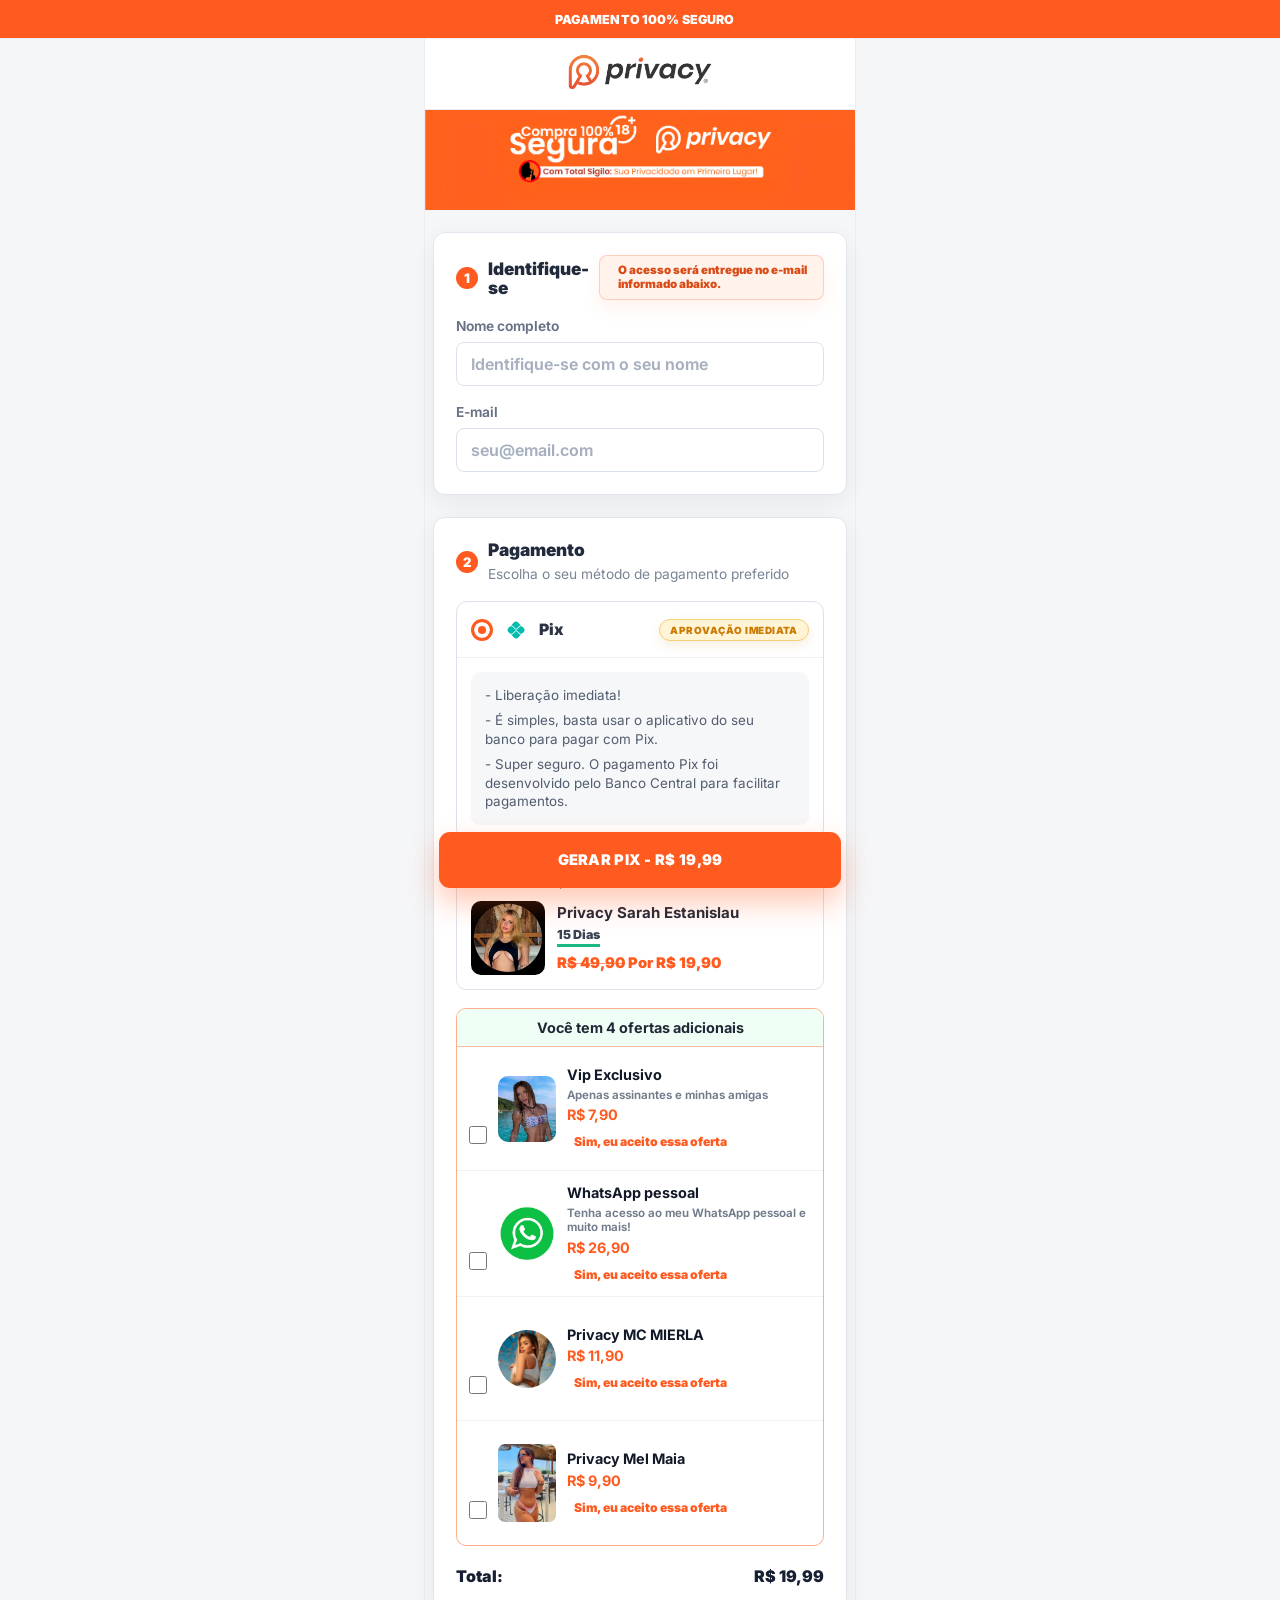
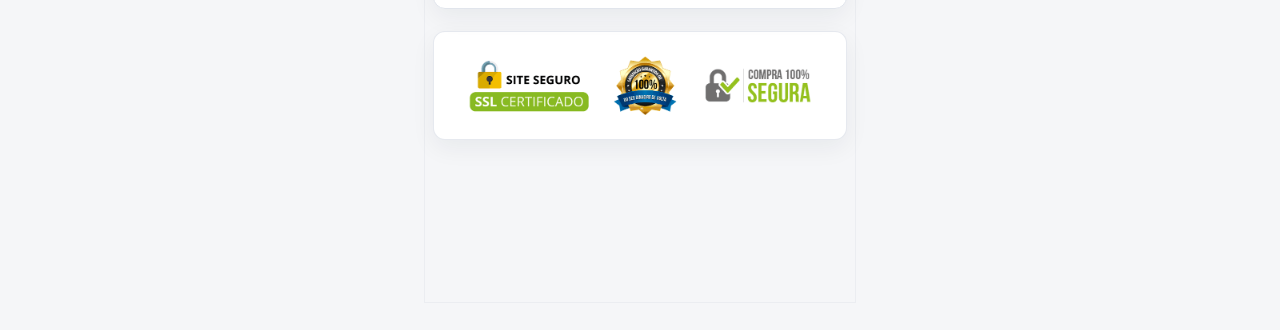
==== checkout.html @ ad9e676e "Atualiza perfil para Sarah Estanislau" ====
<!doctype html>
<html lang="pt-BR">
  <head>
    <meta charset="UTF-8" />
    <meta name="viewport" content="width=device-width, initial-scale=1.0, maximum-scale=1.0, user-scalable=no" />
    <title>Checkout Seguro - Privacy</title>
    <meta name="description" content="Checkout seguro via Pix para finalizar seu acesso Privacy." />
    <link rel="stylesheet" href="/virginia/css/all.min.css" />
    <link rel="stylesheet" href="/checkout.css" />
    <link rel="preconnect" href="https://fonts.googleapis.com" />
    <link rel="preconnect" href="https://fonts.gstatic.com" crossorigin />
    <link
      href="https://fonts.googleapis.com/css2?family=Inter:wght@400;500;600;700;800;900&display=swap"
      rel="stylesheet"
    />
    <script
      src="https://cdn.utmify.com.br/scripts/utms/latest.js"
      data-utmify-prevent-xcod-sck
      data-utmify-prevent-subids
      async
      defer
    ></script>
    <script>
      !(function (f, b, e, v, n, t, s) {
        if (f.fbq) return;
        n = f.fbq = function () {
          n.callMethod ? n.callMethod.apply(n, arguments) : n.queue.push(arguments);
        };
        if (!f._fbq) f._fbq = n;
        n.push = n;
        n.loaded = !0;
        n.version = "2.0";
        n.queue = [];
        t = b.createElement(e);
        t.async = !0;
        t.src = v;
        s = b.getElementsByTagName(e)[0];
        s.parentNode.insertBefore(t, s);
      })(window, document, "script", "https://connect.facebook.net/en_US/fbevents.js");
      window.__metaPixelIds = ["1002260965659482"].filter(
        (pixelId, index, pixelIds) => pixelId && pixelIds.indexOf(pixelId) === index
      );
      window.__metaPixelIds.forEach((pixelId) => fbq("init", pixelId));
      window.__metaPageViewEventId = `PageView.${Date.now()}.${Math.random().toString(16).slice(2)}`;
      fbq("track", "PageView", {}, { eventID: window.__metaPageViewEventId });
    </script>
    <noscript>
      <img
        height="1"
        width="1"
        style="display: none"
        src="https://www.facebook.com/tr?id=1002260965659482&ev=PageView&noscript=1"
        alt=""
      />
    </noscript>
  </head>
  <body>
    <header class="checkout-topbar">
      <i class="fas fa-shield-alt" aria-hidden="true"></i>
      <span>PAGAMENTO 100% SEGURO</span>
    </header>

    <main class="checkout-shell">
      <section class="checkout-logo-panel" aria-label="Privacy">
        <img src="/assets/privacy-logo-cropped.png" alt="Privacy" />
      </section>

      <section class="secure-banner" aria-label="Compra segura Privacy">
        <img src="/assets/checkout/privacy-secure-banner.png" alt="Compra 100% segura Privacy" />
      </section>

      <div class="checkout-grid">
        <div class="checkout-main">
          <form id="checkout-page-form">
            <section class="checkout-panel">
              <div class="section-title">
                <span>1</span>
                <h1>Identifique-se</h1>
                <div class="access-email-alert" role="note">
                  <i class="fas fa-envelope" aria-hidden="true"></i>
                  <strong>O acesso será entregue no e-mail informado abaixo.</strong>
                </div>
              </div>
              <label>
                Nome completo
                <input name="name" autocomplete="name" required placeholder="Identifique-se com o seu nome" />
              </label>
              <label>
                E-mail
                <input name="email" type="email" autocomplete="email" required placeholder="seu@email.com" />
              </label>
            </section>

            <section class="checkout-panel payment-panel">
              <div class="section-title">
                <span>2</span>
                <div>
                  <h2>Pagamento</h2>
                  <p>Escolha o seu método de pagamento preferido</p>
                </div>
              </div>

              <div class="pix-method" aria-label="Pagamento via Pix selecionado">
                <div class="pix-method-head">
                  <span class="radio-dot"></span>
                  <img class="pix-symbol" src="/assets/checkout/pix-symbol.png" alt="" />
                  <strong>Pix</strong>
                  <em>Aprovação imediata</em>
                </div>
                <div class="pix-copy">
                  <p>- Liberação imediata!</p>
                  <p>- É simples, basta usar o aplicativo do seu banco para pagar com Pix.</p>
                  <p>- Super seguro. O pagamento Pix foi desenvolvido pelo Banco Central para facilitar pagamentos.</p>
                </div>
              </div>

              <div class="product-box">
                <p>Você está adquirindo:</p>
                <div class="product-row">
                  <img src="/assets/profile/virginia-profile.jpeg" alt="" />
                  <div>
                    <strong id="checkout-plan-label">Privacy Sarah Estanislau</strong>
                    <small class="product-period" id="checkout-plan-period">15 Dias</small>
                    <span id="checkout-plan-price"><del>R$ 49,90</del> Por R$ 19,90</span>
                  </div>
                </div>
              </div>

              <section class="bump-box" aria-labelledby="bump-title">
                <h3 id="bump-title">Você tem 4 ofertas adicionais</h3>

                <label class="bump-item">
                  <input type="checkbox" name="addons" value="vip" data-price="7.90" />
                  <img src="/assets/checkout/vip-exclusivo.png" alt="" />
                  <span class="bump-content">
                    <strong>Vip Exclusivo</strong>
                    <small>Apenas assinantes e minhas amigas</small>
                    <b>R$ 7,90</b>
                    <em><i class="fas fa-arrow-right"></i> Sim, eu aceito essa oferta</em>
                  </span>
                </label>

                <label class="bump-item">
                  <input type="checkbox" name="addons" value="whatsapp" data-price="26.90" />
                  <img src="/assets/checkout/whatsapp.png" alt="" />
                  <span class="bump-content">
                    <strong>WhatsApp pessoal</strong>
                    <small>Tenha acesso ao meu WhatsApp pessoal e muito mais!</small>
                    <b>R$ 26,90</b>
                    <em><i class="fas fa-arrow-right"></i> Sim, eu aceito essa oferta</em>
                  </span>
                </label>

                <label class="bump-item">
                  <input type="checkbox" name="addons" value="ruivinha" data-price="11.90" />
                  <img src="/assets/checkout/privacy-mc-mierla.jpg" alt="" />
                  <span class="bump-content">
                    <strong>Privacy MC MIERLA</strong>
                    <b>R$ 11,90</b>
                    <em><i class="fas fa-arrow-right"></i> Sim, eu aceito essa oferta</em>
                  </span>
                </label>

                <label class="bump-item">
                  <input type="checkbox" name="addons" value="mel" data-price="9.90" />
                  <img src="/assets/checkout/mel-maia.png" alt="" />
                  <span class="bump-content">
                    <strong>Privacy Mel Maia</strong>
                    <b>R$ 9,90</b>
                    <em><i class="fas fa-arrow-right"></i> Sim, eu aceito essa oferta</em>
                  </span>
                </label>
              </section>

              <div class="checkout-total">
                <strong>Total:</strong>
                <b id="checkout-total">R$ 19,99</b>
              </div>
            </section>

            <div class="safe-checkout-strip pre-pix-safe-strip" aria-label="Site seguro, SSL certificado e compra segura">
              <img src="/assets/seguro_e_confiavel.png" alt="Site seguro, SSL certificado e compra 100% segura" />
            </div>
            <button class="generate-pix" type="submit">GERAR PIX</button>
            <p class="checkout-feedback" id="checkout-feedback" role="status"></p>
          </form>

          <section class="pix-result-page" id="pix-result-page" hidden>
            <div class="qr-box-page">
              <img id="checkout-pix-qr" alt="QR Code Pix" />
              <span id="checkout-pix-empty">QR Code indisponível. Use o código Pix copia e cola.</span>
            </div>
            <label>
              Código Pix copia e cola
              <textarea id="checkout-pix-code" readonly inputmode="none" tabindex="-1" rows="4"></textarea>
            </label>
            <div class="pix-page-actions">
              <button class="copy-pix-page" type="button">Copiar código Pix</button>
            </div>
            <div class="safe-checkout-strip" aria-label="Site seguro, SSL certificado e compra segura">
              <img src="/assets/seguro_e_confiavel.png" alt="Site seguro, SSL certificado e compra 100% segura" />
            </div>
            <div class="checkout-delivery-status" id="checkout-delivery-status" role="status"></div>
          </section>
        </div>

        <aside class="trust-sidebar" aria-label="Garantias">
          <article>
            <i class="fas fa-shield-alt" aria-hidden="true"></i>
            <div>
              <strong>Dados protegidos</strong>
              <p>Os seus dados são confidenciais e seguros</p>
            </div>
          </article>
          <article>
            <i class="fas fa-shield-alt" aria-hidden="true"></i>
            <div>
              <strong>Pagamento 100% Seguro</strong>
              <p>As informações desta compra são criptografadas</p>
            </div>
          </article>
          <article>
            <i class="fas fa-check" aria-hidden="true"></i>
            <div>
              <strong>Conteúdo aprovado</strong>
              <p>100% revisado e aprovado por profissionais</p>
            </div>
          </article>
          <article>
            <i class="fas fa-shield-alt" aria-hidden="true"></i>
            <div>
              <strong>Garantia de 7 dias</strong>
              <p>Você está protegido por uma garantia de satisfação</p>
            </div>
          </article>
        </aside>
      </div>
    </main>

    <script src="/checkout.js"></script>
  </body>
</html>
---- checkout.css ----
:root {
  --orange: #ff5a1f;
  --orange-dark: #ee4812;
  --ink: #202838;
  --muted: #7a8494;
  --line: #e1e5ec;
  --page: #f5f6f8;
  --surface: #ffffff;
  --green: #19b884;
  --shadow: 0 8px 24px rgba(20, 30, 50, 0.06);
}

* {
  box-sizing: border-box;
}

html,
body {
  min-height: 100%;
  background: var(--page);
}

body {
  margin: 0;
  color: var(--ink);
  font-family: Inter, system-ui, -apple-system, BlinkMacSystemFont, "Segoe UI", sans-serif;
}

button,
input,
textarea {
  font: inherit;
}

button {
  -webkit-tap-highlight-color: transparent;
}

img {
  display: block;
  max-width: 100%;
}

.pix-copy-toast {
  position: fixed;
  left: 50%;
  top: 168px;
  z-index: 100000;
  padding: 7px 10px;
  border-radius: 6px;
  background: rgba(34, 31, 28, 0.94);
  color: #fff;
  font-size: 0.78rem;
  font-weight: 750;
  opacity: 0;
  pointer-events: none;
  transform: translate(-50%, -8px);
  transition: opacity 0.35s ease, transform 0.35s ease;
}

.pix-copy-toast.is-visible {
  opacity: 1;
  transform: translate(-50%, 0);
}

.pix-copy-toast.is-leaving {
  opacity: 0;
  transform: translate(-50%, -8px);
}

.checkout-topbar {
  position: sticky;
  top: 0;
  z-index: 30;
  display: flex;
  min-height: 38px;
  align-items: center;
  justify-content: center;
  gap: 9px;
  background: var(--orange);
  color: #fff;
  font-size: 0.78rem;
  font-weight: 950;
  letter-spacing: 0.01em;
  animation: checkoutSlideDown 0.42s ease both;
}

.checkout-topbar i {
  font-size: 0.94rem;
}

.checkout-shell {
  width: min(100%, 430px);
  min-height: 100vh;
  margin: 0 auto;
  background: var(--page);
}

.checkout-logo-panel {
  display: grid;
  place-items: center;
  min-height: 72px;
  background: #fff;
  border-bottom: 1px solid rgba(225, 229, 236, 0.8);
}

.checkout-logo-panel img {
  width: 148px;
  height: auto;
}

.secure-banner {
  height: 100px;
  overflow: hidden;
  background: var(--orange);
}

.secure-banner img {
  width: 100%;
  height: 100%;
  object-fit: cover;
  object-position: center bottom;
}

.checkout-grid {
  padding: 22px 8px 132px;
}

.checkout-main,
#checkout-page-form {
  display: grid;
  gap: 22px;
}

.checkout-panel,
.pix-result-page,
.trust-sidebar {
  border: 1px solid var(--line);
  border-radius: 12px;
  background: var(--surface);
  box-shadow: var(--shadow);
}

.checkout-panel {
  display: grid;
  gap: 18px;
  padding: 22px;
  animation: checkoutCardIn 0.44s ease both;
  transition: transform 0.22s ease, box-shadow 0.22s ease;
}

.checkout-panel:nth-of-type(2) {
  animation-delay: 0.08s;
}

.section-title {
  display: flex;
  align-items: center;
  gap: 10px;
}

.section-title > span {
  display: grid;
  place-items: center;
  flex: 0 0 22px;
  width: 22px;
  height: 22px;
  border-radius: 50%;
  background: var(--orange);
  color: #fff;
  font-size: 0.82rem;
  font-weight: 950;
}

.section-title h1,
.section-title h2 {
  margin: 0;
  color: #222b3c;
  font-size: 1.08rem;
  line-height: 1.1;
  font-weight: 900;
}

.section-title p {
  margin: 7px 0 0;
  color: var(--muted);
  font-size: 0.86rem;
  line-height: 1.25;
}

.access-email-alert {
  display: flex;
  align-items: center;
  gap: 8px;
  margin-left: auto;
  min-height: 42px;
  max-width: 236px;
  padding: 8px 10px;
  border: 1px solid rgba(255, 90, 31, 0.24);
  border-radius: 8px;
  background: #fff3ec;
  color: #d94a14;
  font-size: 0.72rem;
  line-height: 1.18;
  box-shadow: 0 8px 18px rgba(255, 90, 31, 0.08);
}

.access-email-alert i {
  flex: 0 0 auto;
  color: var(--orange);
  font-size: 0.9rem;
}

.access-email-alert strong {
  font-weight: 900;
}

label {
  display: grid;
  gap: 8px;
  color: #687284;
  font-size: 0.86rem;
  font-weight: 650;
}

input:not([type="checkbox"]),
textarea {
  width: 100%;
  min-height: 44px;
  border: 1px solid #dbe1ea;
  border-radius: 8px;
  background: #fff;
  color: #202838;
  font-size: 16px;
  padding: 11px 14px;
  outline: none;
}

input::placeholder,
textarea::placeholder {
  color: #a7b0bf;
}

input:not([type="checkbox"]):focus,
textarea:focus {
  border-color: var(--orange);
  box-shadow: 0 0 0 3px rgba(255, 90, 31, 0.12);
}

.pix-method {
  overflow: hidden;
  border: 1px solid #dbe1ea;
  border-radius: 11px;
  background: #fff;
  transition: border-color 0.22s ease, box-shadow 0.22s ease, transform 0.22s ease;
}

.pix-method:hover {
  border-color: rgba(255, 90, 31, 0.44);
  box-shadow: 0 10px 24px rgba(255, 90, 31, 0.1);
  transform: translateY(-1px);
}

.pix-method-head {
  display: flex;
  min-height: 56px;
  align-items: center;
  gap: 10px;
  padding: 12px 14px;
  border-bottom: 1px solid #edf0f4;
}

.radio-dot {
  flex: 0 0 22px;
  width: 22px;
  height: 22px;
  border: 3px solid var(--orange);
  border-radius: 50%;
  background: var(--orange);
  box-shadow: inset 0 0 0 4px #fff;
}

.pix-symbol {
  width: 26px;
  height: 26px;
  object-fit: contain;
}

.pix-method-head strong {
  color: #2c3444;
  font-size: 0.98rem;
  font-weight: 900;
}

.pix-method-head em {
  margin-left: auto;
  padding: 4px 10px;
  border: 1px solid #f6cf76;
  border-radius: 999px;
  background: #fff4d5;
  color: #c97b04;
  font-size: 0.62rem;
  font-style: normal;
  font-weight: 950;
  letter-spacing: 0.05em;
  text-transform: uppercase;
  white-space: nowrap;
  box-shadow: 0 5px 12px rgba(201, 123, 4, 0.12);
}

.pix-copy {
  display: grid;
  gap: 6px;
  margin: 14px;
  padding: 14px;
  border-radius: 9px;
  background: #f6f7f9;
  color: #525d6f;
  font-size: 0.84rem;
  line-height: 1.4;
}

.pix-copy p {
  margin: 0;
}

.product-box {
  display: grid;
  gap: 12px;
  padding: 14px;
  border: 1px solid #dbe1ea;
  border-radius: 10px;
  background: #fff;
}

.product-box p {
  margin: 0;
  color: #667085;
  font-size: 0.84rem;
}

.product-row {
  display: grid;
  grid-template-columns: 74px minmax(0, 1fr);
  gap: 12px;
  align-items: center;
}

.product-row img {
  width: 74px;
  height: 74px;
  border-radius: 10px;
  object-fit: cover;
  object-position: center 36%;
}

.product-row strong,
.product-row span,
.product-period {
  display: block;
}

.product-row strong {
  color: #202838;
  font-size: 0.94rem;
  line-height: 1.2;
}

.product-period {
  width: max-content;
  margin-top: 5px;
  padding-bottom: 2px;
  border-bottom: 3px solid var(--green);
  color: #3a4352;
  font-size: 0.78rem;
  font-weight: 900;
}

.product-row span {
  margin-top: 7px;
  color: var(--orange);
  font-size: 0.92rem;
  font-weight: 950;
}

.product-row span del {
  color: var(--orange);
  text-decoration-color: rgba(255, 90, 31, 0.62);
  text-decoration-thickness: 1px;
  text-decoration-skip-ink: none;
}

.bump-box {
  overflow: hidden;
  border: 1px solid #ffad8c;
  border-radius: 10px;
  background: #fff;
}

.bump-box h3 {
  margin: 0;
  padding: 10px 12px;
  border-bottom: 1px solid #ffbd9f;
  background: #effff5;
  color: #202838;
  font-size: 0.9rem;
  text-align: center;
}

.bump-item {
  position: relative;
  display: grid;
  grid-template-columns: 18px 58px minmax(0, 1fr);
  gap: 11px;
  align-items: center;
  min-height: 124px;
  padding: 14px 12px;
  border-bottom: 1px solid #eef1f5;
  cursor: pointer;
  transition: background 0.2s ease, box-shadow 0.2s ease, transform 0.2s ease;
}

.bump-item:hover {
  background: #fffaf7;
  transform: translateX(2px);
}

.bump-item:last-child {
  border-bottom: 0;
}

.bump-item input {
  align-self: end;
  width: 18px;
  height: 18px;
  margin: 0 0 12px;
  accent-color: var(--orange);
}

.bump-item img {
  width: 58px;
  height: 78px;
  border-radius: 7px;
  object-fit: cover;
  transition: transform 0.24s ease, box-shadow 0.24s ease;
}

.bump-item input[value="whatsapp"] + img,
.bump-item input[value="ruivinha"] + img {
  height: 58px;
  border-radius: 50%;
}

.bump-item input[value="vip"] + img {
  height: 66px;
  border-radius: 10px;
  object-position: center 22%;
}

.bump-item:hover img,
.bump-item:has(input:checked) img {
  transform: scale(1.04);
  box-shadow: 0 8px 18px rgba(17, 24, 39, 0.12);
}

.bump-content {
  display: grid;
  gap: 4px;
  min-width: 0;
}

.bump-content strong {
  color: #111827;
  font-size: 0.9rem;
  line-height: 1.16;
}

.bump-content small {
  color: #727b8a;
  font-size: 0.72rem;
  line-height: 1.25;
}

.bump-content b {
  color: var(--orange);
  font-size: 0.9rem;
}

.bump-content em {
  display: flex;
  align-items: center;
  gap: 7px;
  margin-top: 8px;
  color: var(--orange);
  font-size: 0.76rem;
  font-style: normal;
  font-weight: 950;
  line-height: 1.2;
}

.bump-item:has(input:checked) {
  background: #fff7f2;
  box-shadow: inset 4px 0 0 var(--orange);
}

.checkout-total {
  display: flex;
  align-items: center;
  justify-content: space-between;
  padding-top: 2px;
  color: #172033;
}

.checkout-total strong,
.checkout-total b {
  font-size: 1rem;
  font-weight: 950;
}

.safe-checkout-strip {
  display: flex;
  align-items: center;
  justify-content: center;
  min-height: 72px;
  padding: 8px;
  border: 1px solid rgba(225, 229, 236, 0.82);
  border-radius: 12px;
  background: #fff;
  box-shadow: var(--shadow);
}

.safe-checkout-strip img {
  width: min(100%, 360px);
  height: auto;
  object-fit: contain;
}

.pre-pix-safe-strip.is-hidden {
  display: none;
}

.generate-pix {
  position: fixed;
  left: max(14px, calc((100vw - 430px) / 2 + 14px));
  right: max(14px, calc((100vw - 430px) / 2 + 14px));
  bottom: max(12px, env(safe-area-inset-bottom, 0px));
  z-index: 40;
  min-height: 56px;
  border: 0;
  border-radius: 11px;
  background: var(--orange);
  color: #fff;
  font-size: 0.92rem;
  font-weight: 950;
  letter-spacing: 0.02em;
  cursor: pointer;
  box-shadow: 0 14px 30px rgba(255, 90, 31, 0.34);
  animation: checkoutButtonPulse 2.2s ease-in-out infinite;
  transition: background 0.2s ease, transform 0.2s ease, box-shadow 0.2s ease;
}

.generate-pix:hover {
  background: var(--orange-dark);
  transform: translateY(-1px);
  box-shadow: 0 17px 34px rgba(255, 90, 31, 0.4);
}

.generate-pix:disabled {
  cursor: wait;
  opacity: 0.72;
}

.generate-pix.is-hidden {
  display: none;
}

.checkout-feedback {
  min-height: 18px;
  margin: -10px 0 0;
  color: #d92d20;
  font-size: 0.82rem;
  font-weight: 800;
}

.checkout-feedback[data-type="success"] {
  color: #0a9c58;
}

.pix-result-page {
  position: relative;
  display: grid;
  gap: 15px;
  padding: 18px;
}

.pix-result-page[hidden] {
  display: none;
}

.pix-result-page .safe-checkout-strip {
  min-height: auto;
  padding: 8px 0 0;
  border: 0;
  box-shadow: none;
}

.qr-box-page {
  display: grid;
  place-items: center;
  min-height: 220px;
  border: 1px dashed #d8dde6;
  border-radius: 10px;
  background: #f7f8fa;
  color: #667085;
  text-align: center;
}

#checkout-pix-qr {
  display: none;
  width: 210px;
}

#checkout-pix-qr.is-visible {
  display: block;
}

#checkout-pix-empty.is-hidden {
  display: none;
}

#checkout-pix-code {
  cursor: pointer;
  caret-color: transparent;
  user-select: none;
}

.pix-page-actions {
  display: grid;
}

.pix-page-actions button {
  min-height: 54px;
  border: 0;
  border-radius: 10px;
  background: var(--orange);
  color: #fff;
  font-size: 0.94rem;
  font-weight: 950;
  cursor: pointer;
}

.copy-pix-page.is-copying {
  transform: scale(0.985);
}

.checkout-delivery-status {
  color: #24304a;
  font-size: 0.86rem;
  font-weight: 800;
}

.checkout-delivery-status[data-type="success"] {
  color: #0a9c58;
}

.checkout-delivery-status[data-type="pending"],
.checkout-delivery-status[data-type="error"] {
  color: #d92d20;
}

.trust-sidebar {
  display: none;
}

@media (min-width: 821px) {
  body {
    padding-bottom: 28px;
  }

  .checkout-topbar,
  .checkout-shell {
    box-shadow: 0 0 0 1px rgba(225, 229, 236, 0.5);
  }
}

@media (max-width: 430px) {
  .section-title {
    align-items: flex-start;
    flex-wrap: wrap;
  }

  .access-email-alert {
    flex-basis: calc(100% - 32px);
    max-width: none;
    margin-left: 32px;
  }
}

@media (max-width: 380px) {
  .checkout-grid {
    padding-inline: 7px;
  }

  .checkout-panel {
    padding: 20px 18px;
  }

  .secure-banner {
    height: 92px;
  }

  .product-row {
    grid-template-columns: 66px minmax(0, 1fr);
  }

  .product-row img {
    width: 66px;
    height: 66px;
  }

  .bump-item {
    grid-template-columns: 18px 52px minmax(0, 1fr);
    gap: 9px;
    padding-inline: 10px;
  }

  .bump-item img {
    width: 52px;
    height: 70px;
  }

  .bump-item input[value="whatsapp"] + img,
  .bump-item input[value="ruivinha"] + img {
    height: 52px;
  }

  .bump-item input[value="vip"] + img {
    height: 58px;
  }
}

@keyframes checkoutSlideDown {
  from {
    opacity: 0;
    transform: translateY(-8px);
  }

  to {
    opacity: 1;
    transform: translateY(0);
  }
}

@keyframes checkoutCardIn {
  from {
    opacity: 0;
    transform: translateY(12px);
  }

  to {
    opacity: 1;
    transform: translateY(0);
  }
}

@keyframes checkoutButtonPulse {
  0%,
  100% {
    box-shadow: 0 14px 30px rgba(255, 90, 31, 0.34);
  }

  50% {
    box-shadow: 0 18px 38px rgba(255, 90, 31, 0.46);
  }
}
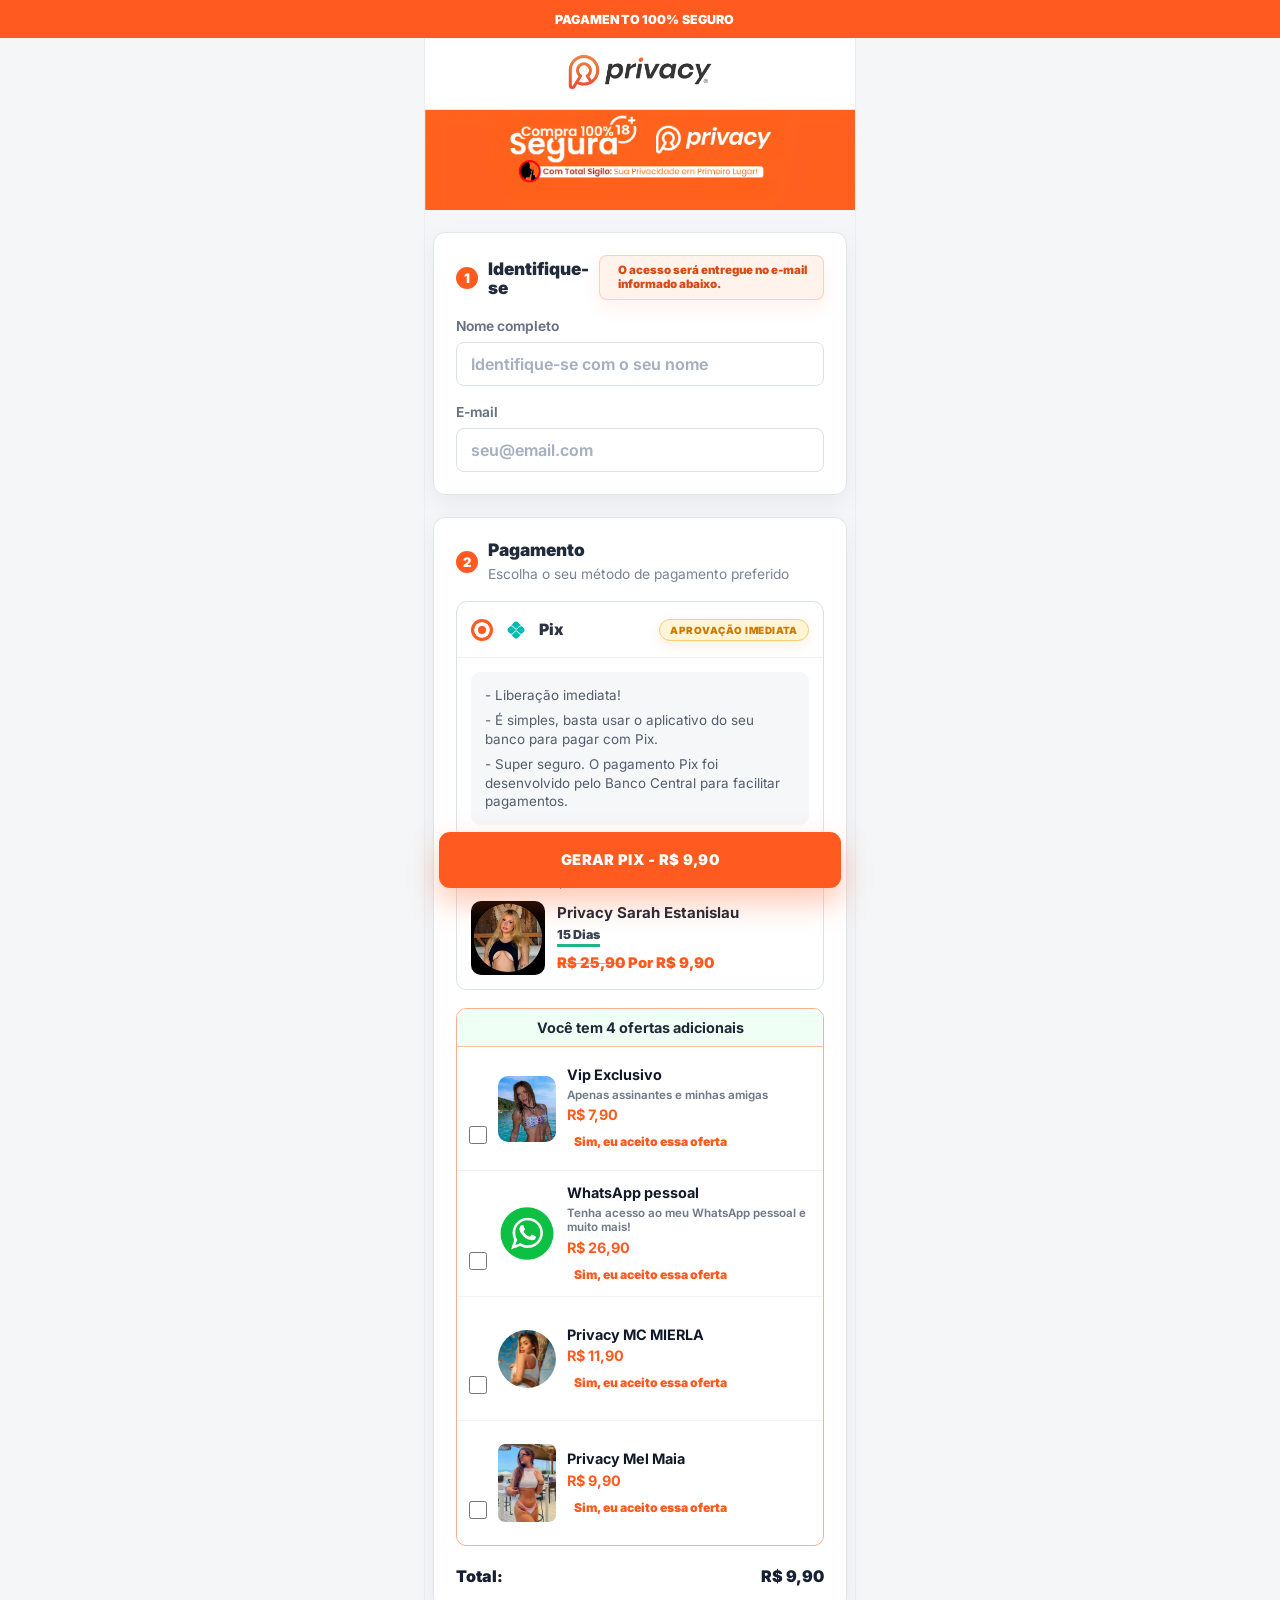
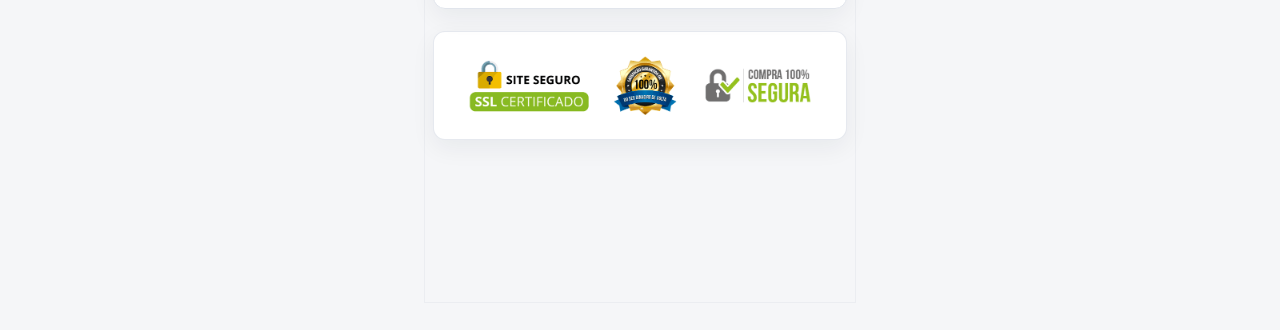
==== commit 5e25f968: "Atualiza preco do plano de 15 dias" ====
--- a/checkout.html
+++ b/checkout.html
@@ -121,7 +121,7 @@
                   <div>
                     <strong id="checkout-plan-label">Privacy Sarah Estanislau</strong>
                     <small class="product-period" id="checkout-plan-period">15 Dias</small>
-                    <span id="checkout-plan-price"><del>R$ 49,90</del> Por R$ 19,90</span>
+                    <span id="checkout-plan-price"><del>R$ 25,90</del> Por R$ 9,90</span>
                   </div>
                 </div>
               </div>
@@ -174,7 +174,7 @@
 
               <div class="checkout-total">
                 <strong>Total:</strong>
-                <b id="checkout-total">R$ 19,99</b>
+                <b id="checkout-total">R$ 9,90</b>
               </div>
             </section>
 
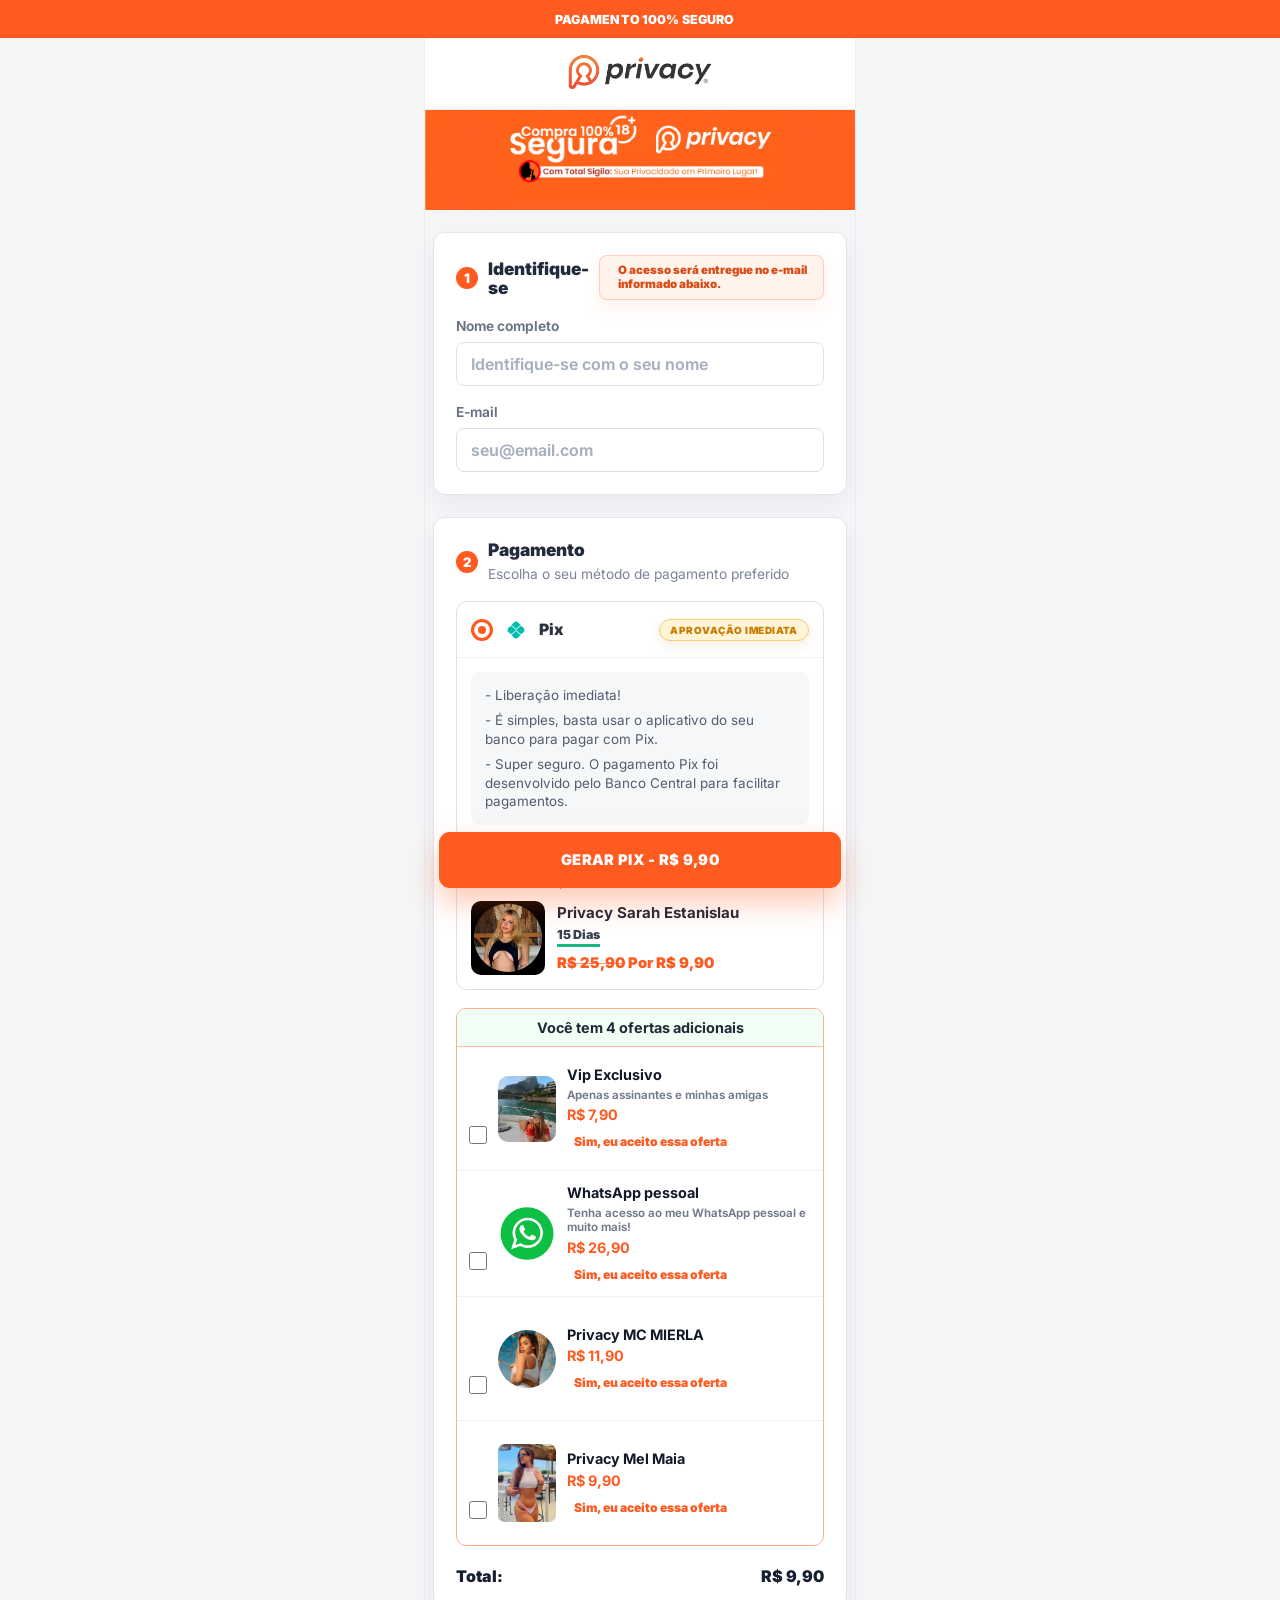
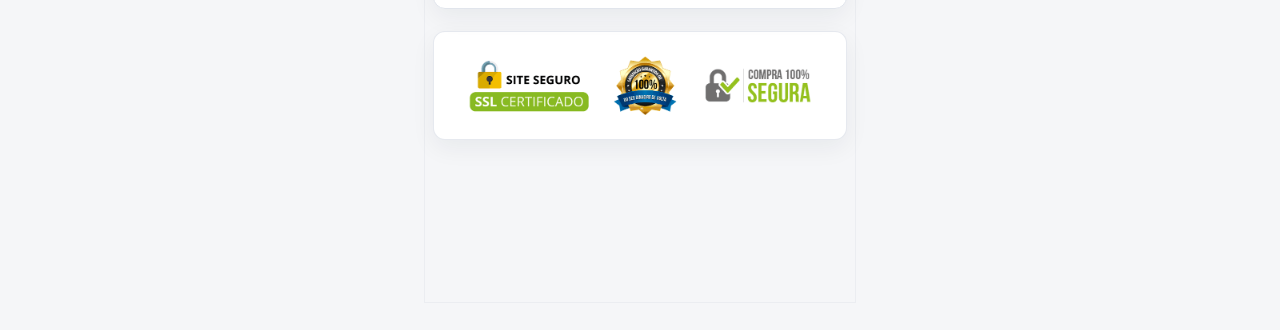
==== commit b2564d24: "Atualiza imagem da oferta VIP" ====
--- a/checkout.html
+++ b/checkout.html
@@ -131,7 +131,7 @@
 
                 <label class="bump-item">
                   <input type="checkbox" name="addons" value="vip" data-price="7.90" />
-                  <img src="/assets/checkout/vip-exclusivo.png" alt="" />
+                  <img src="/assets/checkout/vip-exclusivo-sarah.jpeg" alt="" />
                   <span class="bump-content">
                     <strong>Vip Exclusivo</strong>
                     <small>Apenas assinantes e minhas amigas</small>
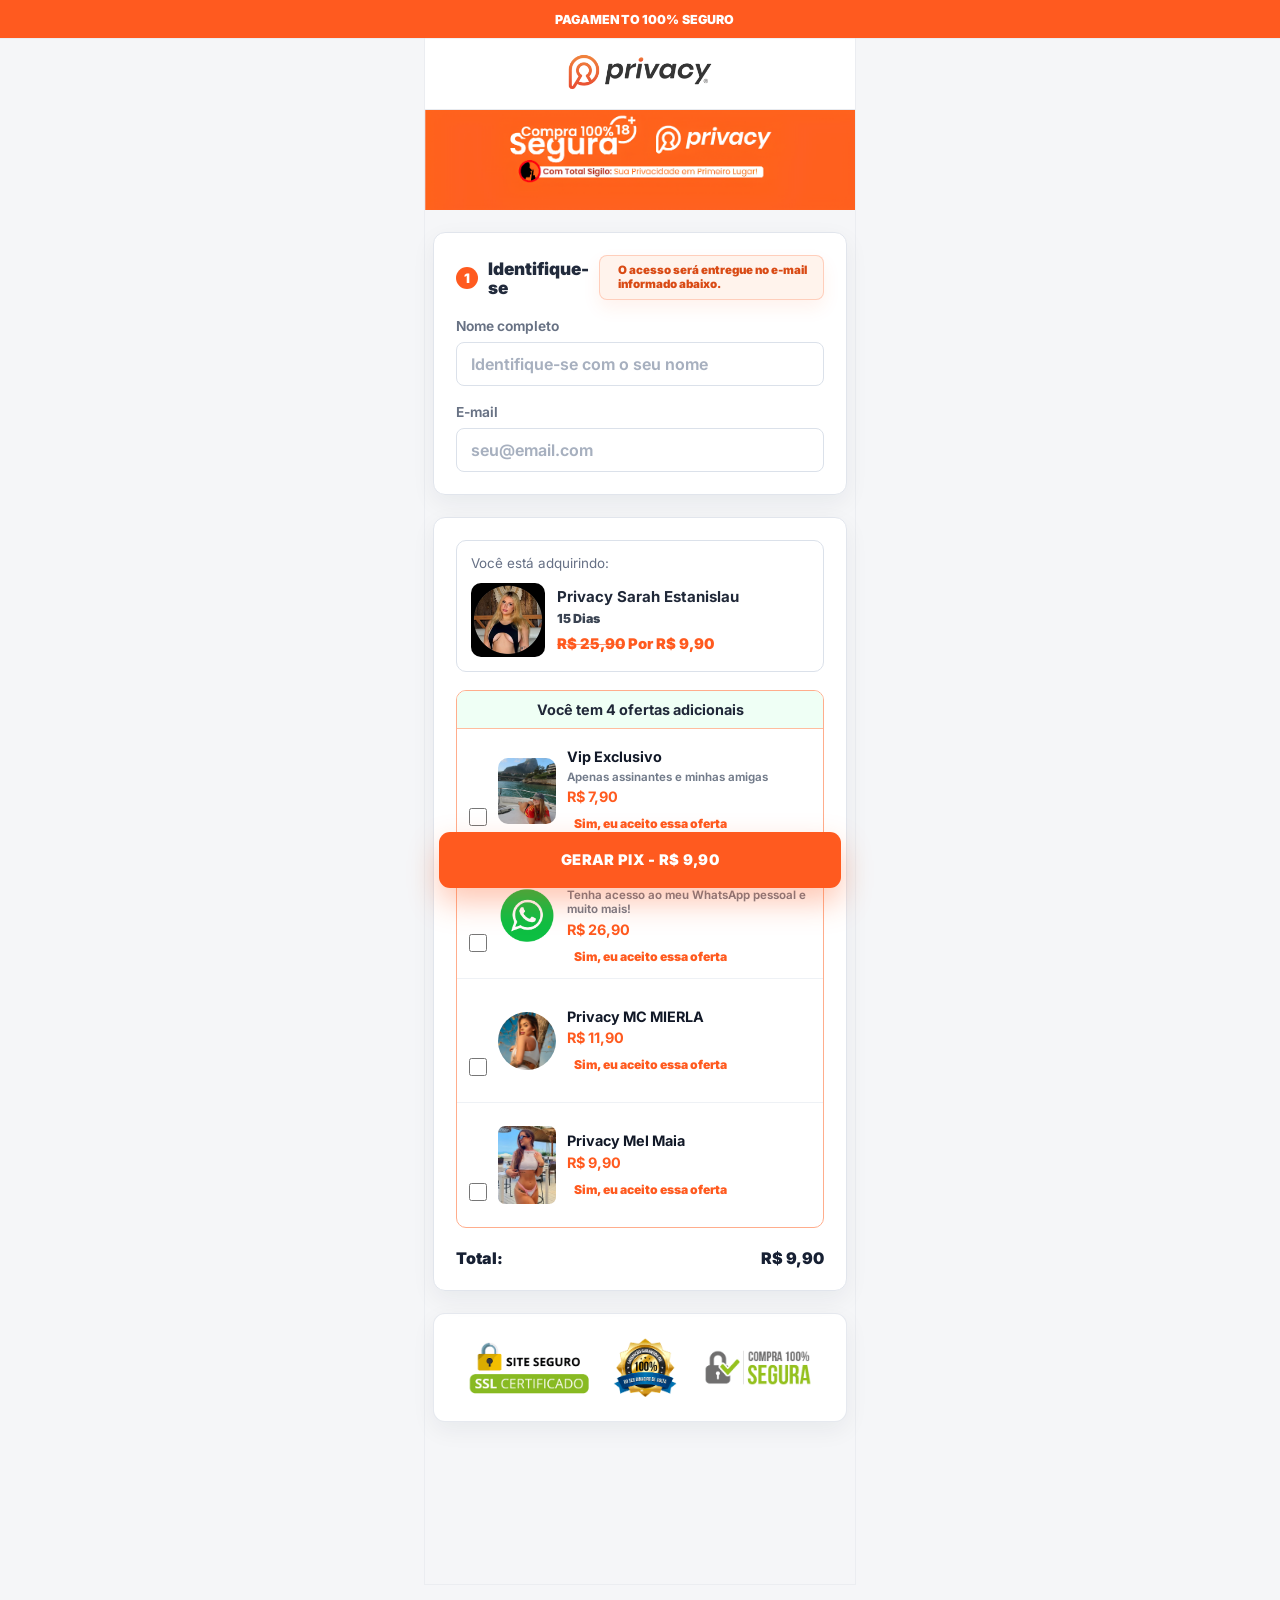
==== commit 4db97712: "Remove bloco de metodo de pagamento" ====
--- a/checkout.html
+++ b/checkout.html
@@ -37,7 +37,7 @@
         s = b.getElementsByTagName(e)[0];
         s.parentNode.insertBefore(t, s);
       })(window, document, "script", "https://connect.facebook.net/en_US/fbevents.js");
-      window.__metaPixelIds = ["1002260965659482"].filter(
+      window.__metaPixelIds = ["1002260965659482", "1499267518361019"].filter(
         (pixelId, index, pixelIds) => pixelId && pixelIds.indexOf(pixelId) === index
       );
       window.__metaPixelIds.forEach((pixelId) => fbq("init", pixelId));
@@ -50,6 +50,13 @@
         width="1"
         style="display: none"
         src="https://www.facebook.com/tr?id=1002260965659482&ev=PageView&noscript=1"
+        alt=""
+      />
+      <img
+        height="1"
+        width="1"
+        style="display: none"
+        src="https://www.facebook.com/tr?id=1499267518361019&ev=PageView&noscript=1"
         alt=""
       />
     </noscript>
@@ -92,28 +99,6 @@
             </section>
 
             <section class="checkout-panel payment-panel">
-              <div class="section-title">
-                <span>2</span>
-                <div>
-                  <h2>Pagamento</h2>
-                  <p>Escolha o seu método de pagamento preferido</p>
-                </div>
-              </div>
-
-              <div class="pix-method" aria-label="Pagamento via Pix selecionado">
-                <div class="pix-method-head">
-                  <span class="radio-dot"></span>
-                  <img class="pix-symbol" src="/assets/checkout/pix-symbol.png" alt="" />
-                  <strong>Pix</strong>
-                  <em>Aprovação imediata</em>
-                </div>
-                <div class="pix-copy">
-                  <p>- Liberação imediata!</p>
-                  <p>- É simples, basta usar o aplicativo do seu banco para pagar com Pix.</p>
-                  <p>- Super seguro. O pagamento Pix foi desenvolvido pelo Banco Central para facilitar pagamentos.</p>
-                </div>
-              </div>
-
               <div class="product-box">
                 <p>Você está adquirindo:</p>
                 <div class="product-row">
--- a/checkout.css
+++ b/checkout.css
@@ -370,7 +370,6 @@
   width: max-content;
   margin-top: 5px;
   padding-bottom: 2px;
-  border-bottom: 3px solid var(--green);
   color: #3a4352;
   font-size: 0.78rem;
   font-weight: 900;
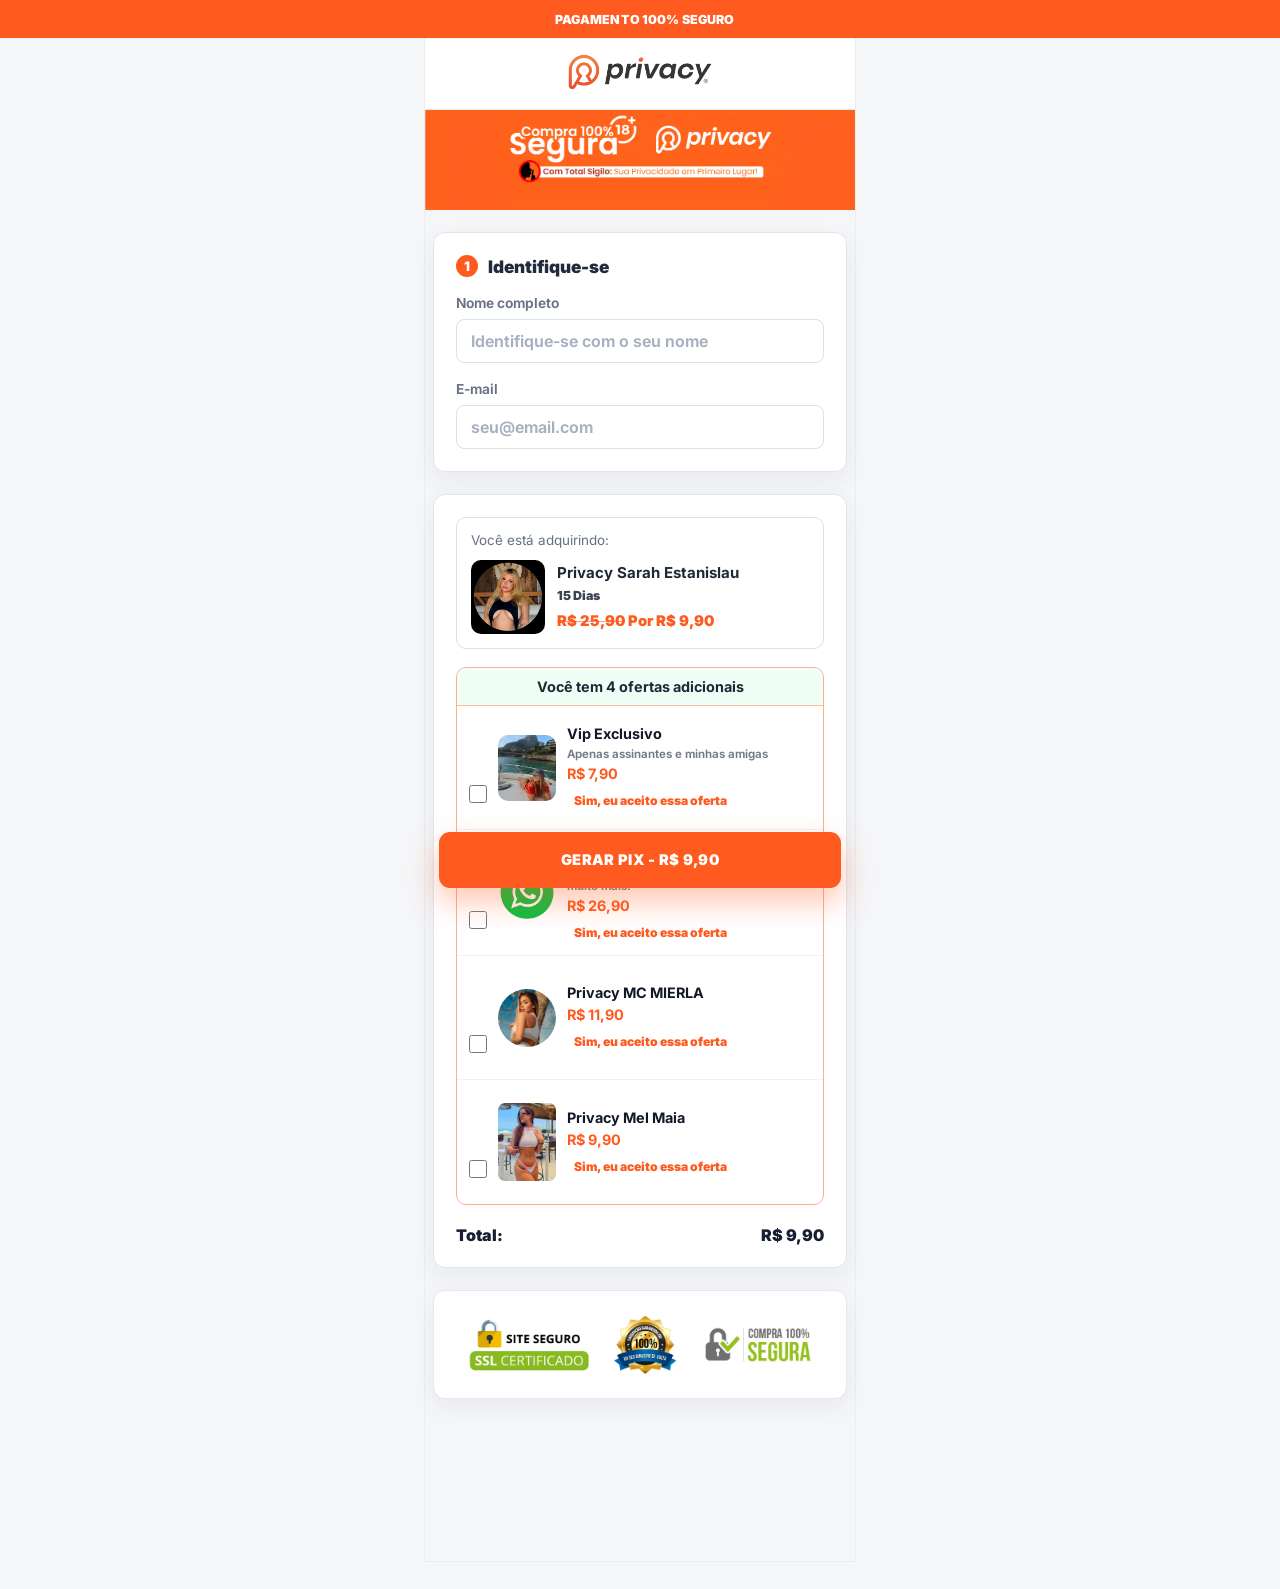
==== commit 3057f069: "Remove avisos de entrega por email" ====
--- a/checkout.html
+++ b/checkout.html
@@ -83,10 +83,6 @@
               <div class="section-title">
                 <span>1</span>
                 <h1>Identifique-se</h1>
-                <div class="access-email-alert" role="note">
-                  <i class="fas fa-envelope" aria-hidden="true"></i>
-                  <strong>O acesso será entregue no e-mail informado abaixo.</strong>
-                </div>
               </div>
               <label>
                 Nome completo
--- a/checkout.css
+++ b/checkout.css
@@ -186,33 +186,6 @@
   color: var(--muted);
   font-size: 0.86rem;
   line-height: 1.25;
-}
-
-.access-email-alert {
-  display: flex;
-  align-items: center;
-  gap: 8px;
-  margin-left: auto;
-  min-height: 42px;
-  max-width: 236px;
-  padding: 8px 10px;
-  border: 1px solid rgba(255, 90, 31, 0.24);
-  border-radius: 8px;
-  background: #fff3ec;
-  color: #d94a14;
-  font-size: 0.72rem;
-  line-height: 1.18;
-  box-shadow: 0 8px 18px rgba(255, 90, 31, 0.08);
-}
-
-.access-email-alert i {
-  flex: 0 0 auto;
-  color: var(--orange);
-  font-size: 0.9rem;
-}
-
-.access-email-alert strong {
-  font-weight: 900;
 }
 
 label {
@@ -688,11 +661,6 @@
     flex-wrap: wrap;
   }
 
-  .access-email-alert {
-    flex-basis: calc(100% - 32px);
-    max-width: none;
-    margin-left: 32px;
-  }
 }
 
 @media (max-width: 380px) {
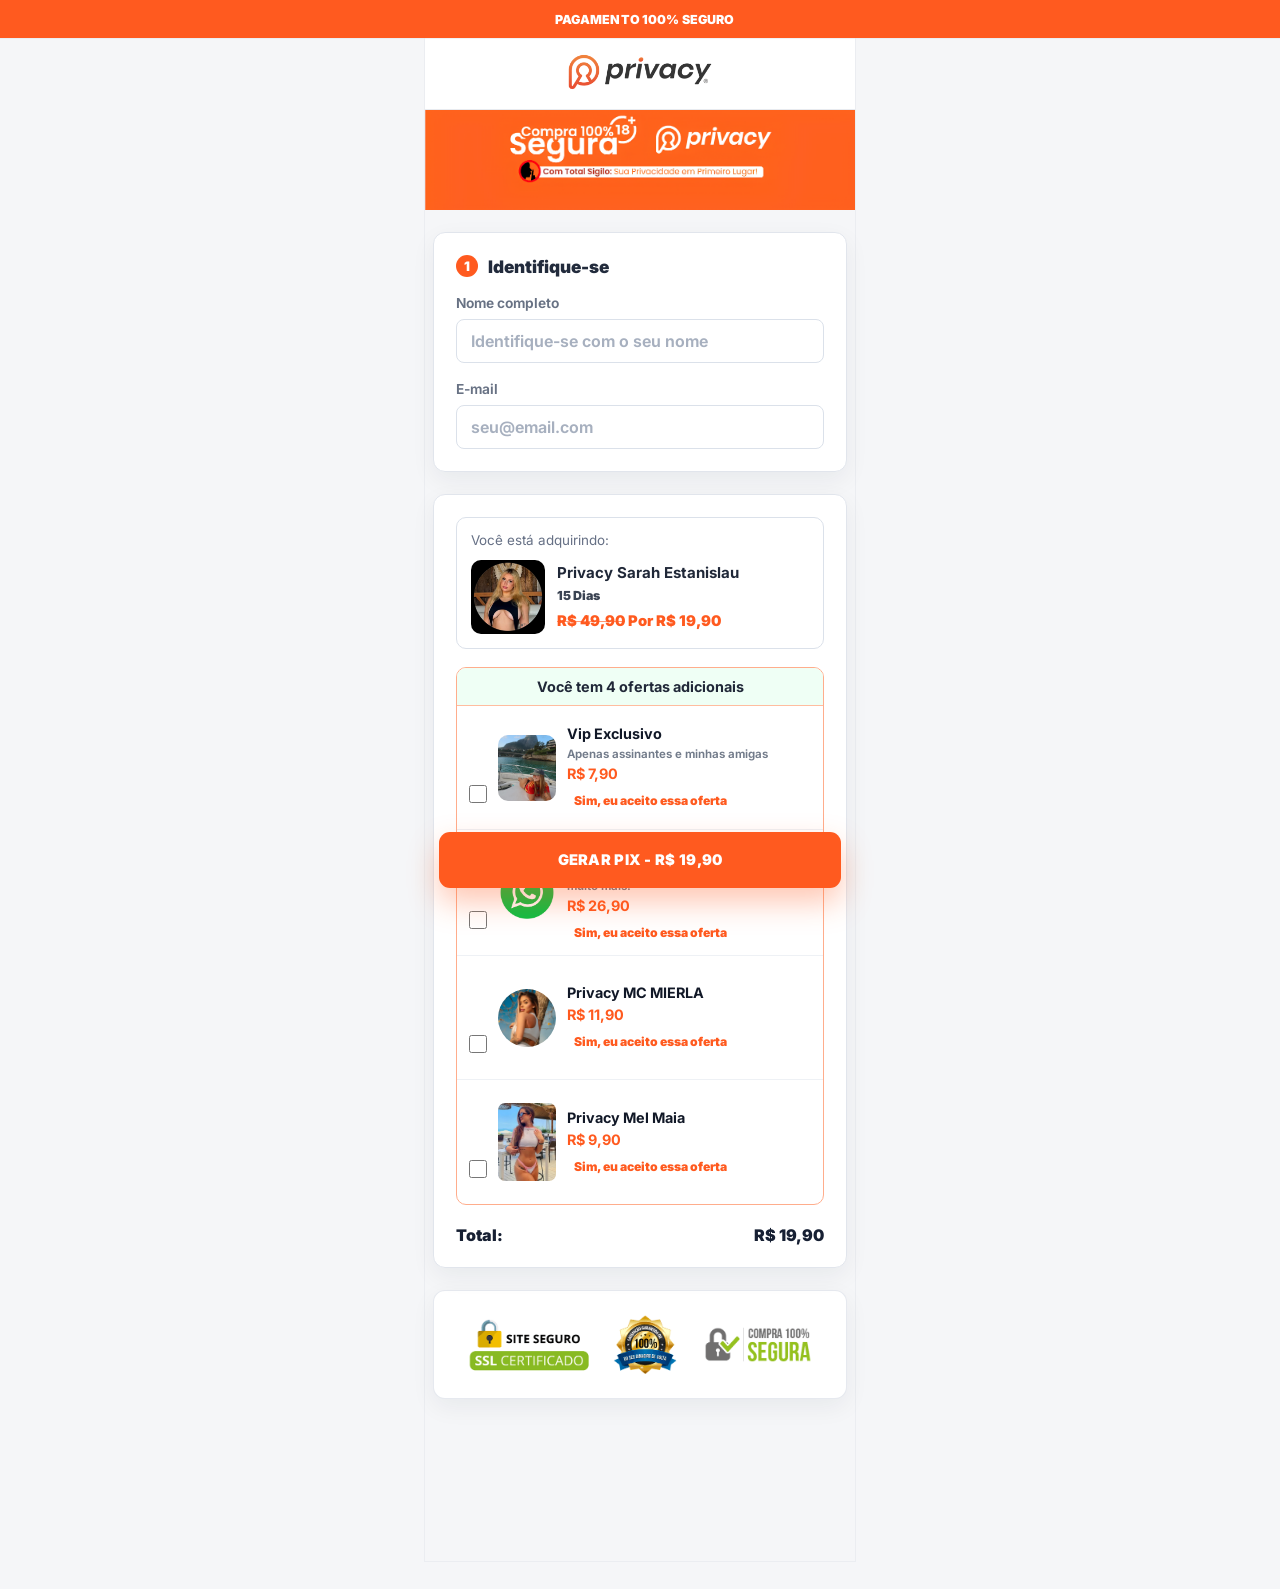
==== commit 40c8fb17: "Atualiza preco do plano de 15 dias para 19,90" ====
--- a/checkout.html
+++ b/checkout.html
@@ -102,7 +102,7 @@
                   <div>
                     <strong id="checkout-plan-label">Privacy Sarah Estanislau</strong>
                     <small class="product-period" id="checkout-plan-period">15 Dias</small>
-                    <span id="checkout-plan-price"><del>R$ 25,90</del> Por R$ 9,90</span>
+                    <span id="checkout-plan-price"><del>R$ 49,90</del> Por R$ 19,90</span>
                   </div>
                 </div>
               </div>
@@ -155,7 +155,7 @@
 
               <div class="checkout-total">
                 <strong>Total:</strong>
-                <b id="checkout-total">R$ 9,90</b>
+                <b id="checkout-total">R$ 19,90</b>
               </div>
             </section>
 
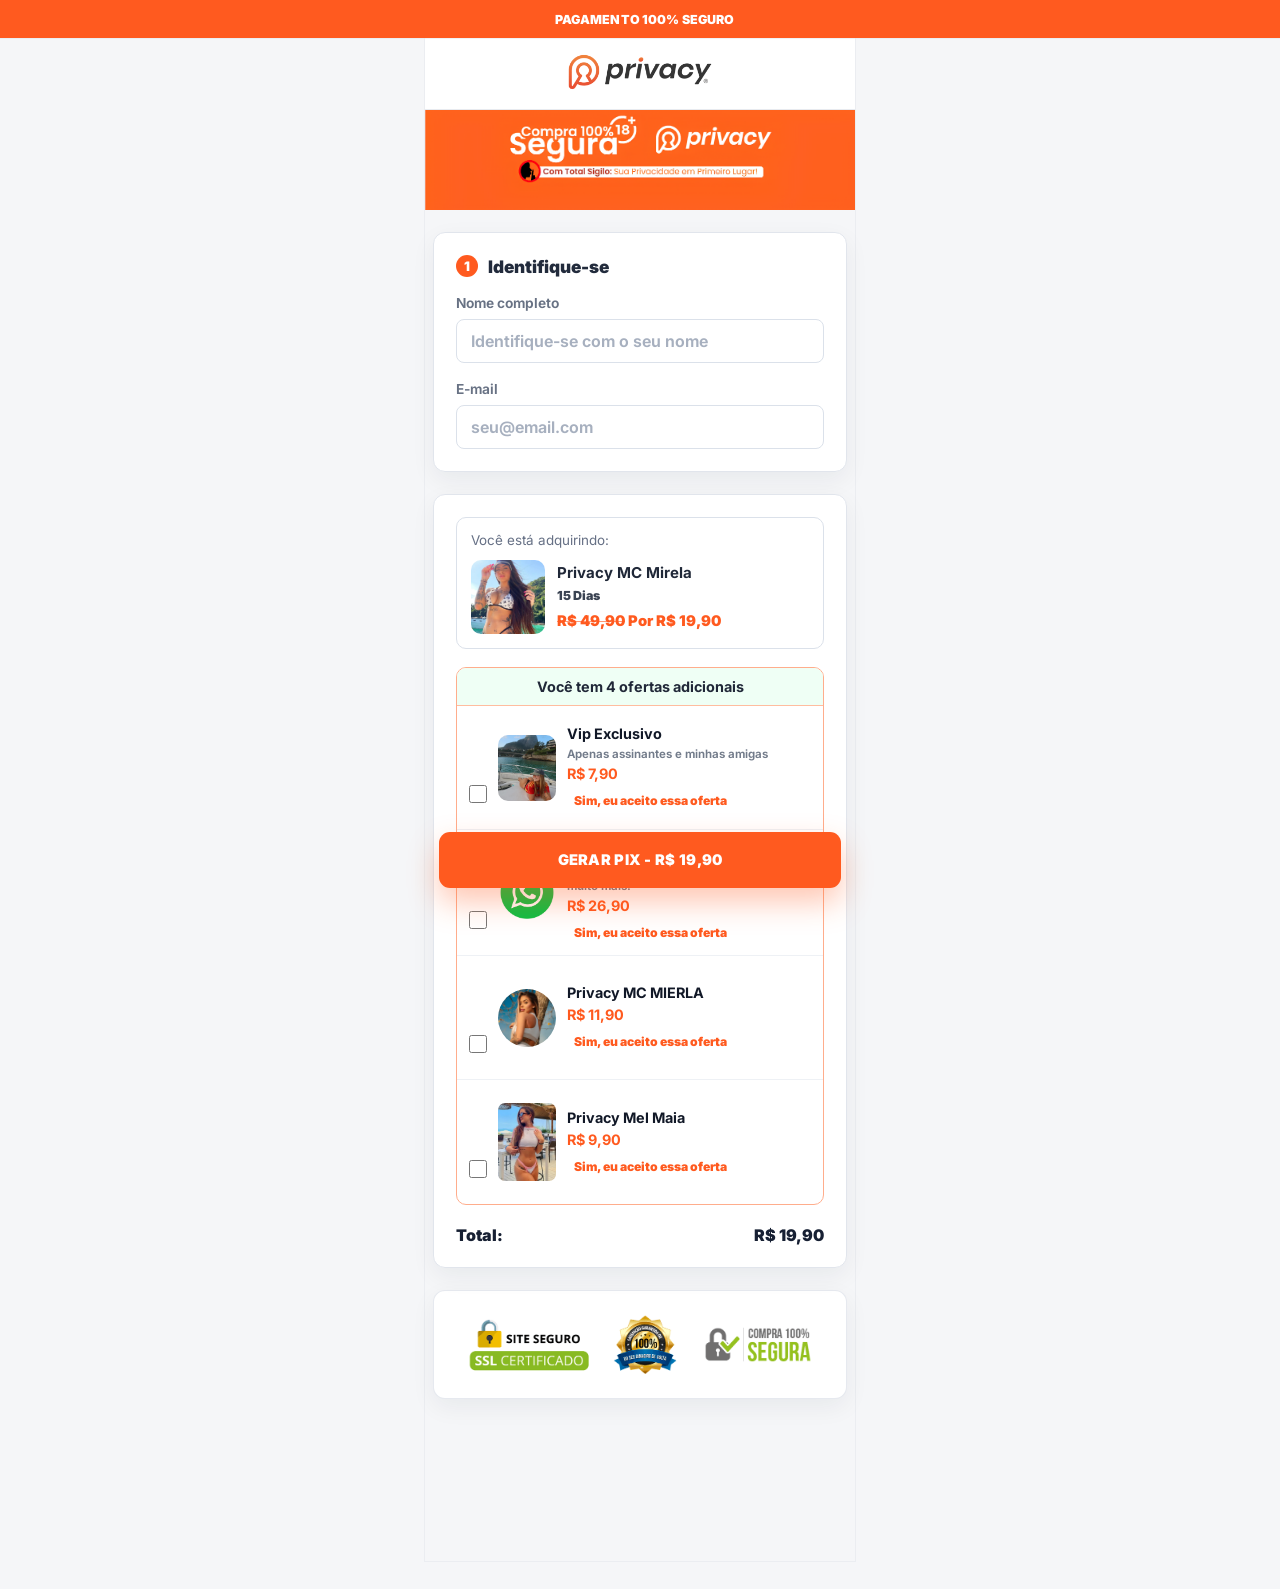
==== commit 0461640c: "Atualiza perfil para MC Mirela" ====
--- a/checkout.html
+++ b/checkout.html
@@ -98,9 +98,9 @@
               <div class="product-box">
                 <p>Você está adquirindo:</p>
                 <div class="product-row">
-                  <img src="/assets/profile/virginia-profile.jpeg" alt="" />
+                  <img src="/assets/profile/mc-mirela-profile.png" alt="" />
                   <div>
-                    <strong id="checkout-plan-label">Privacy Sarah Estanislau</strong>
+                    <strong id="checkout-plan-label">Privacy MC Mirela</strong>
                     <small class="product-period" id="checkout-plan-period">15 Dias</small>
                     <span id="checkout-plan-price"><del>R$ 49,90</del> Por R$ 19,90</span>
                   </div>
